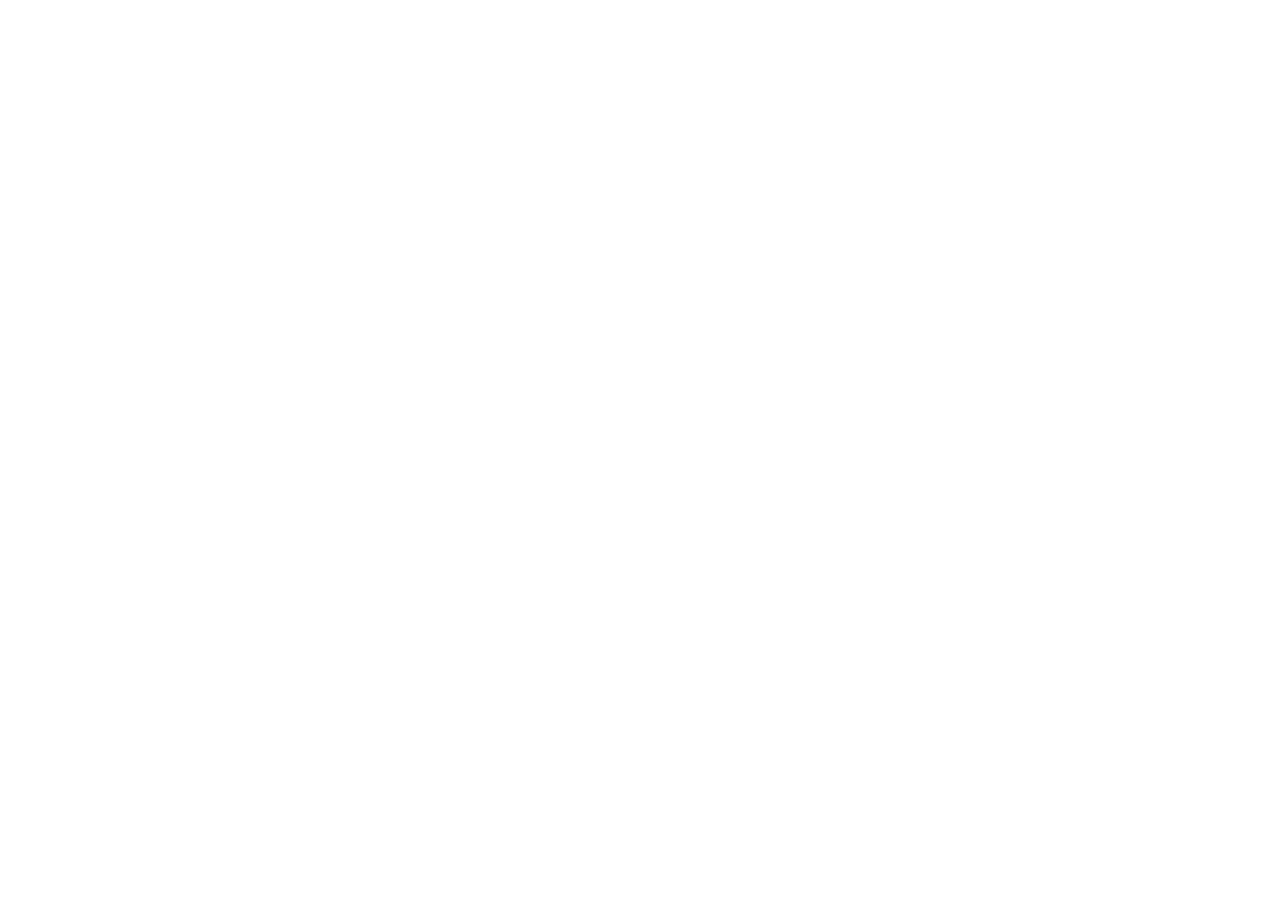
==== index.html @ bdc51fb2 "commit-inicial" ====
<!DOCTYPE html>
<html lang="pt-br">
<head>
  <meta charset="UTF-8">
  <meta http-equiv="X-UA-Compatible" content="IE=edge">
  <meta name="viewport" content="width=device-width, initial-scale=1.0">
  <meta name="description" content="Suporte totalmente personalizado, pensado para  você e sua empresa. Voe e explore o atual mercado de trabalho acima de todos com o Garasup.">
  <title>Garasup - Serviço Personalizado</title>
  <link rel="icon" href="favicon.svg" type="image/svg+xml">
  <link rel="stylesheet" href="./css/style.css">
</head>
<body>

</body>
</html>
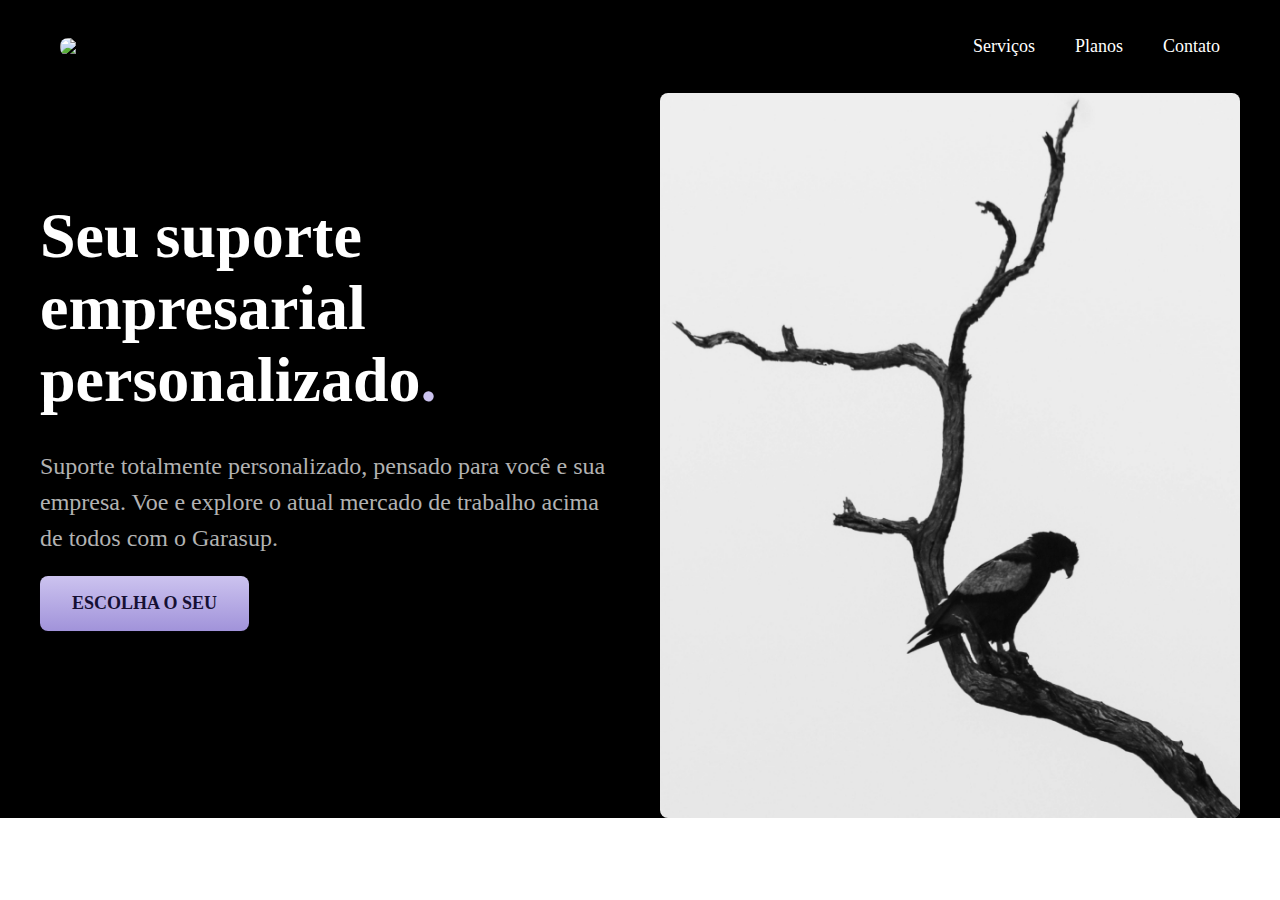
==== commit adc518b2: "introducao-versao-1" ====
--- a/index.html
+++ b/index.html
@@ -10,6 +10,32 @@
   <link rel="stylesheet" href="./css/style.css">
 </head>
 <body>
+  <header class="header-bg">
+    <div class="header">
+      <a href="./">
+        <img src="img/garasup.svg" alt="Garasup">
+      </a>
 
+      <nav aria-label="primaria">
+        <ul class="header-menu">
+          <li><a href="./servicos.html">Serviços</a></li>
+          <li><a href="./planos.html">Planos</a></li>
+          <li><a href="./contato.html">Contato</a></li>
+        </ul>
+      </nav>
+    </div>
+  </header>
+
+  <main class="introducao-bg"> 
+    <div class="introducao">
+      <div class="introducao-conteudo">
+        <h1>Seu suporte empresarial personalizado<span >.</span></h1>
+        <p>Suporte totalmente personalizado, pensado para  você e sua empresa. Voe e explore o atual mercado de trabalho acima de todos com o Garasup.</p>
+        <a href="./servicos">Escolha o seu</a>
+      </div>
+      <img src="img/fotos/introducao.jpg" alt="Pássaro">
+    </div>
+
+  </main>
 </body>
 </html>--- a/css/style.css
+++ b/css/style.css
@@ -0,0 +1,155 @@
+body {
+  margin: 0px;
+}
+
+ul {
+  padding: 0px;
+  list-style: none;
+}
+
+h1, ul, p {
+  margin: 0px;
+}
+
+a {
+  text-decoration: none;
+  color: inherit;
+}
+
+img {
+  max-width: 100%;
+  display: block;
+  border-radius: 8px;
+}
+
+.header-bg {
+  background: #000;
+}
+
+.header {
+  display: flex;
+  flex-wrap: wrap;
+  gap: 20px;
+  justify-content: space-between;
+  align-items: center;
+  box-sizing: border-box;
+  padding: 20px;
+  max-width: 1200px;
+  margin-left: auto;
+  margin-right: auto;
+}
+
+.header-menu {
+  display: flex;
+  flex-wrap: wrap;
+  gap: 40px;
+}
+
+.header-menu a {
+  color: #fff ;
+  display: inline-block;
+  padding: 16px 0px;
+  font-size: 18px;
+  position: relative;
+}
+
+.header-menu a::after {
+  content: "";
+  display: block;
+  position: absolute;
+  height: 2px;
+  width: 0%;
+  background-color: #fff;
+  margin-top: 4px;
+  transition: .3s;
+}
+
+.header-menu a:hover:after {
+  width: 100%;
+}
+
+@media (max-width: 800px) {
+  .header-menu a {
+    background: #111;
+    padding: 12px 16px;
+    border-radius: 8px;
+    transition: .3s;
+  }
+
+  .header-menu a:hover {
+  background-color: #202020;
+  }
+
+  .header-menu a::after {
+    display: none;
+  }
+}
+
+@media (max-width: 600px) {
+  
+  .header-menu a {
+    gap: 12px;
+    padding: 8px 12px;
+    font-size: 14px;
+  }
+
+  .header {
+    justify-content: center;
+  }
+}
+
+.introducao-bg {
+  background: #000;
+  color: #fff;
+}
+
+.introducao {
+  display: grid;
+  grid-template-columns: 1fr 1fr;
+  gap: 0px 40px;
+  max-width: 1200px;
+  padding-left: 20px;
+  padding-right: 20px;
+  margin-left: auto;
+  margin-right: auto;
+}
+
+.introducao-conteudo {
+  align-self: center;
+  padding-bottom: 80px;
+}
+
+.introducao h1 {
+  margin-bottom: 32px;
+  font-size: 64px;
+  line-height: 1.125;
+}
+
+.introducao h1 span {
+  color: #CCC3EF;
+}
+
+.introducao p {
+  margin-bottom: 20px;
+  font-size: 24px;
+  line-height: 1.5;
+  color: #b2b2b2;
+}
+
+.introducao a {
+  display: inline-block;
+  border-radius: 8px;
+  padding: 16px 32px;
+  color: #161033;
+  background: linear-gradient(#CCC3EF, transparent) #A193DA;
+  box-shadow: 0px 1px 2px #16103333; 
+  font-size: 18px;
+  line-height: 1.33;
+  font-weight: bold;
+  text-transform: uppercase;
+  transition: background-color .3s;
+}
+
+.introducao a:hover {
+  background-color:#8572CE;
+}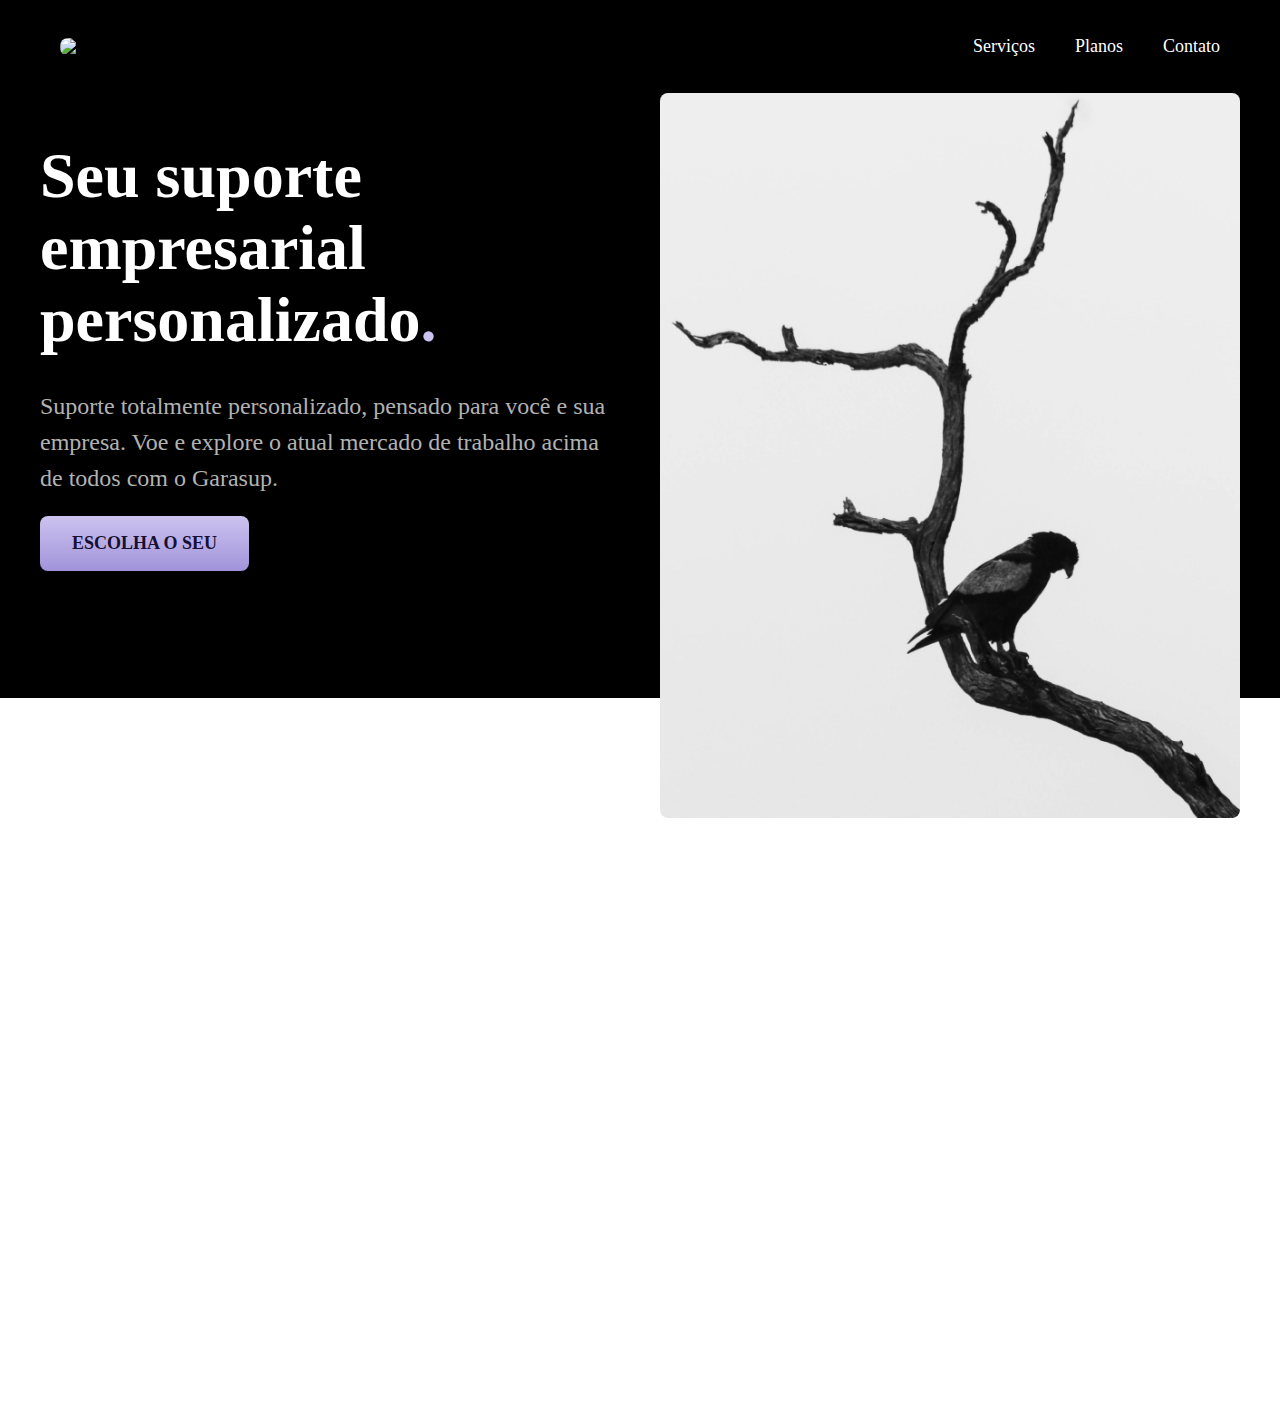
==== commit 9da0df24: "introducao-versao-2" ====
--- a/index.html
+++ b/index.html
@@ -33,9 +33,10 @@
         <p>Suporte totalmente personalizado, pensado para  você e sua empresa. Voe e explore o atual mercado de trabalho acima de todos com o Garasup.</p>
         <a href="./servicos">Escolha o seu</a>
       </div>
-      <img src="img/fotos/introducao.jpg" alt="Pássaro">
+      <div>
+        <img src="img/fotos/introducao.jpg" alt="Pássaro">
+      </div>
     </div>
-
   </main>
 </body>
 </html>--- a/css/style.css
+++ b/css/style.css
@@ -1,5 +1,6 @@
 body {
   margin: 0px;
+  padding-bottom: 600px;
 }
 
 ul {
@@ -101,6 +102,7 @@
 .introducao-bg {
   background: #000;
   color: #fff;
+  box-shadow: inset 0 -120px #fff;
 }
 
 .introducao {
@@ -116,7 +118,12 @@
 
 .introducao-conteudo {
   align-self: center;
-  padding-bottom: 80px;
+  padding-bottom: 200px;
+}
+
+.introducao img {
+  height: 100%;
+  object-fit: cover;
 }
 
 .introducao h1 {
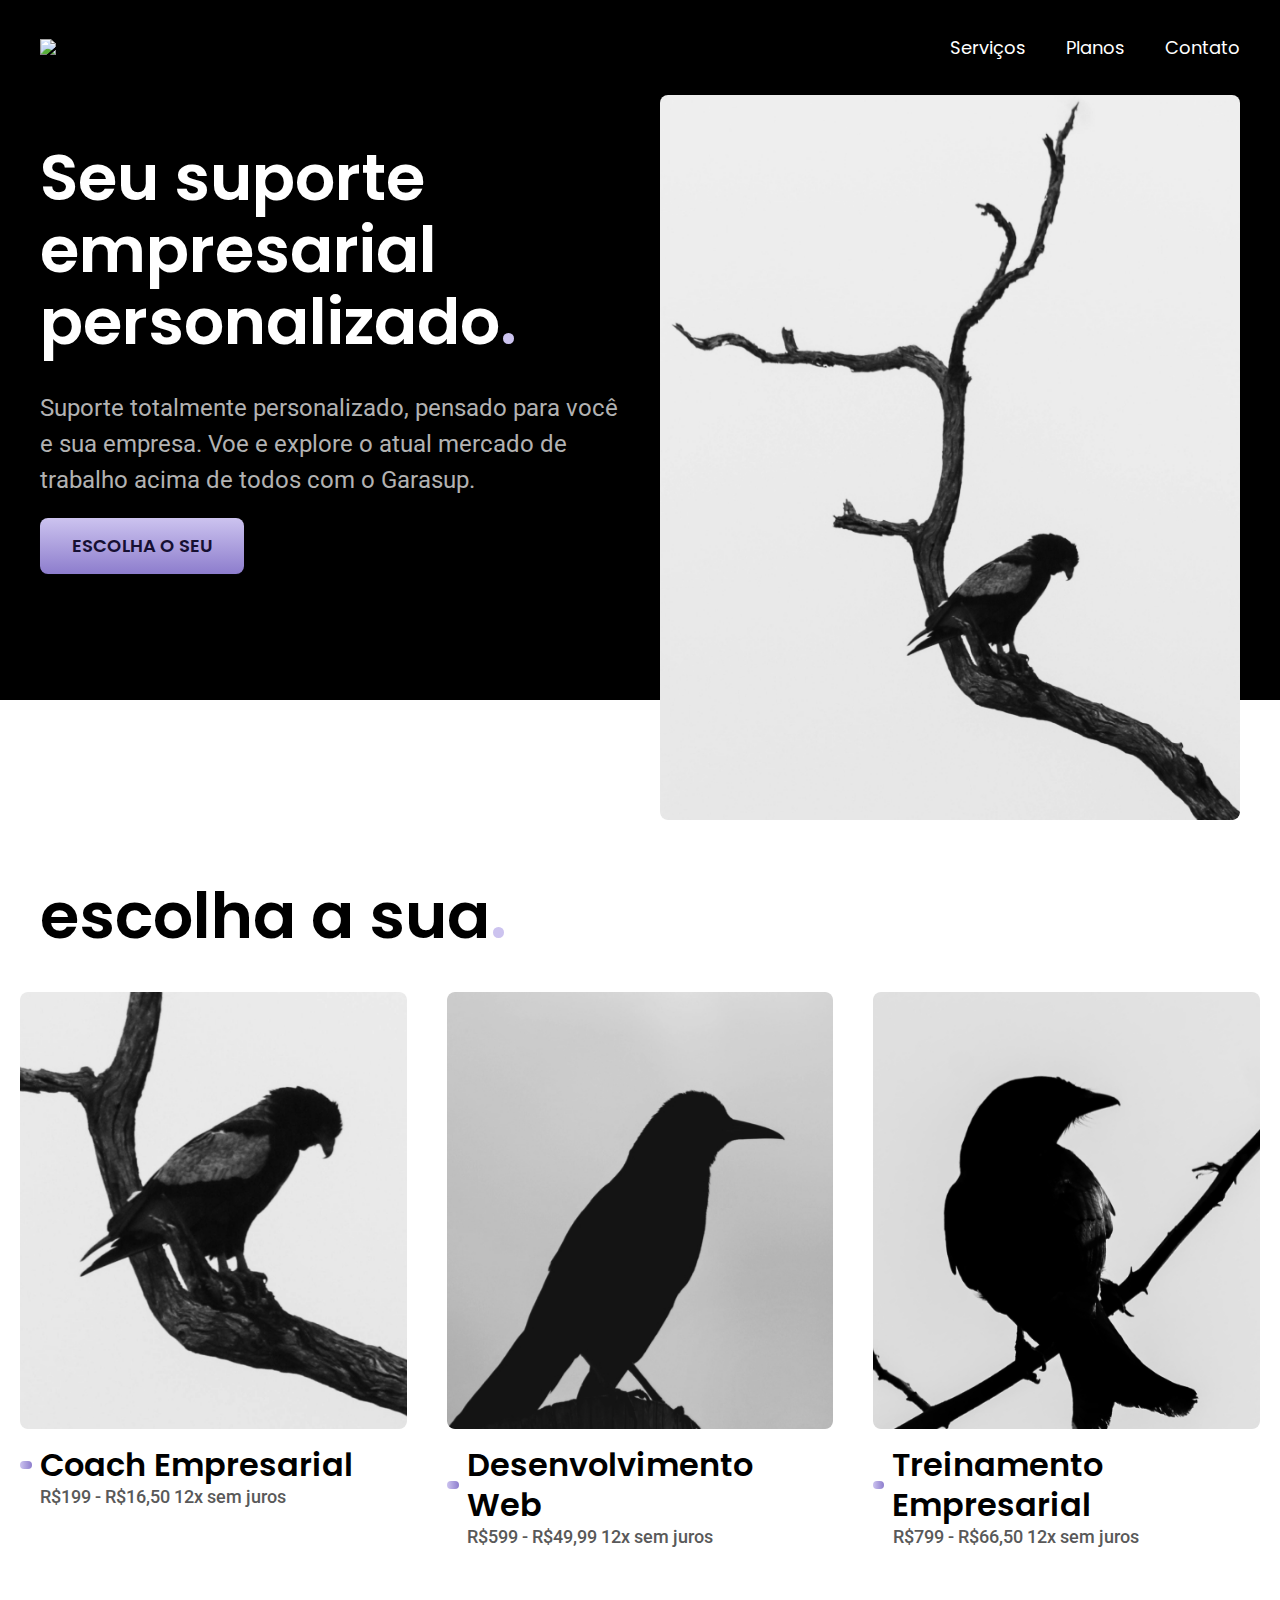
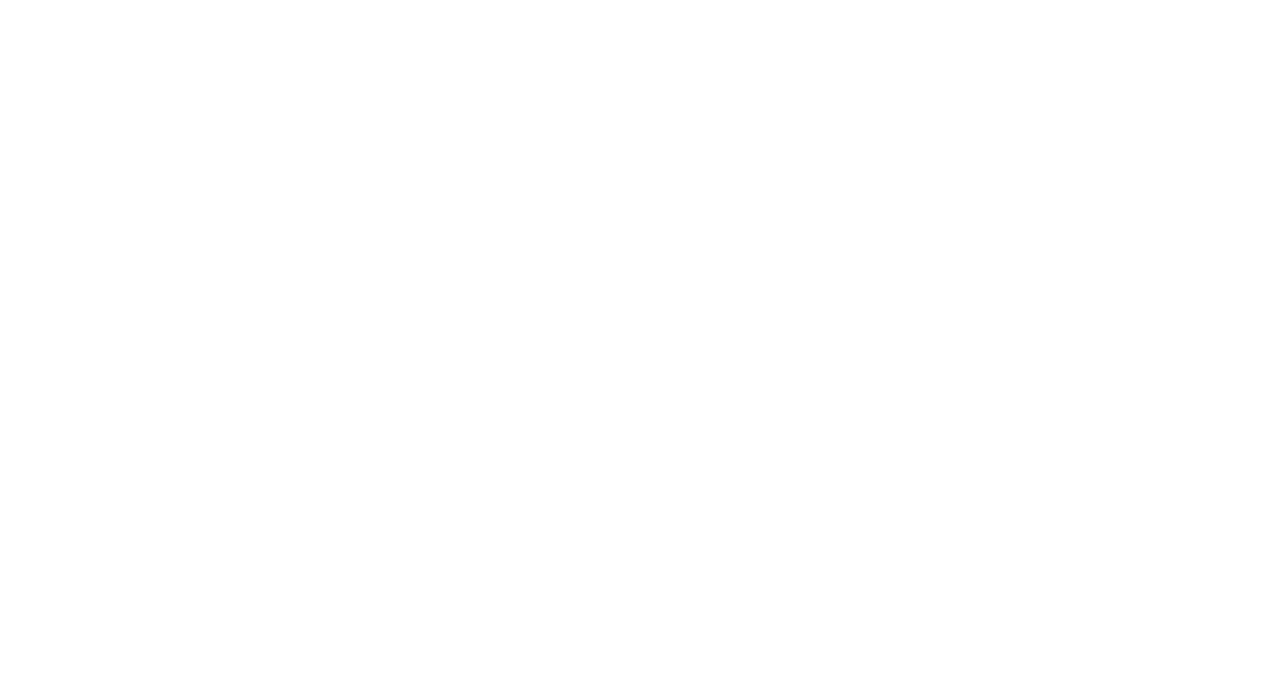
==== commit c100c634: "cores-tipografia-lista" ====
--- a/index.html
+++ b/index.html
@@ -8,16 +8,17 @@
   <title>Garasup - Serviço Personalizado</title>
   <link rel="icon" href="favicon.svg" type="image/svg+xml">
   <link rel="stylesheet" href="./css/style.css">
+  <link rel="preconnect" href="https://fonts.googleapis.com"><link rel="preconnect" href="https://fonts.gstatic.com" crossorigin><link href="https://fonts.googleapis.com/css2?family=Poppins:wght@400;600&family=Roboto:wght@400;500&display=swap" rel="stylesheet">
 </head>
 <body>
   <header class="header-bg">
-    <div class="header">
+    <div class="header container">
       <a href="./">
         <img src="img/garasup.svg" alt="Garasup">
       </a>
 
       <nav aria-label="primaria">
-        <ul class="header-menu">
+        <ul class="header-menu font-1-m cor-0">
           <li><a href="./servicos.html">Serviços</a></li>
           <li><a href="./planos.html">Planos</a></li>
           <li><a href="./contato.html">Contato</a></li>
@@ -27,16 +28,44 @@
   </header>
 
   <main class="introducao-bg"> 
-    <div class="introducao">
+    <div class="introducao container">
       <div class="introducao-conteudo">
-        <h1>Seu suporte empresarial personalizado<span >.</span></h1>
-        <p>Suporte totalmente personalizado, pensado para  você e sua empresa. Voe e explore o atual mercado de trabalho acima de todos com o Garasup.</p>
-        <a href="./servicos">Escolha o seu</a>
+        <h1 class="font-1-xxl cor-0">Seu suporte empresarial personalizado<span class="cor-p1">.</span></h1>
+        <p class="font-2-l cor-5">Suporte totalmente personalizado, pensado para  você e sua empresa. Voe e explore o atual mercado de trabalho acima de todos com o Garasup.</p>
+        <a class="botao" href="./servicos">Escolha o seu</a>
       </div>
       <div>
-        <img src="img/fotos/introducao.jpg" alt="Pássaro">
+        <img src="img/fotos/gerais/introducao.jpg" alt="Pássaro">
       </div>
     </div>
   </main>
+
+  <article class="servicos-lista">
+    <h2 class="font-1-xxl container">escolha a sua<span class="cor-p1">.</span></h2>
+
+    <ul>
+      <li>
+        <a href="./servicos/coach.html">
+          <img src="img/fotos/servicos/servico1-home.jpg" alt="Serviço 1">
+          <h3 class="font-1-xl">Coach Empresarial</h3>
+          <span class="font-2-m cor-8">R$199 - R$16,50 12x sem juros</span>
+        </a>
+      </li>
+      <li>
+        <a href="./servicos/devweb.html">
+          <img src="img/fotos/servicos/servico2-home.jpg" alt="Serviço 2">
+          <h3 class="font-1-xl">Desenvolvimento Web</h3>
+          <span class="font-2-m cor-8">R$599 - R$49,99 12x sem juros</span>
+        </a>
+      </li>
+      <li>
+        <a href="./servicos/treinamento.html">
+          <img src="img/fotos/servicos/servico3-home.jpg" alt="Serviço 3">
+            <h3 class="font-1-xl">Treinamento Empresarial</h3>
+            <span class="font-2-m cor-8">R$799 - R$66,50 12x sem juros</span>
+        </a>
+      </li>
+    </ul>
+  </article>
 </body>
 </html>--- a/css/style.css
+++ b/css/style.css
@@ -1,162 +1,15 @@
-body {
-  margin: 0px;
-  padding-bottom: 600px;
-}
+/*Global*/
+@import url("./global/global.css");
+@import url("./utilidades/tipografia.css");
+@import url("./global/header.css");
+@import url("./utilidades/cores.css");
 
-ul {
-  padding: 0px;
-  list-style: none;
-}
+/*Utilidades*/
+@import url("./utilidades/componentes.css");
 
-h1, ul, p {
-  margin: 0px;
-}
 
-a {
-  text-decoration: none;
-  color: inherit;
-}
+/*Home*/
+@import url("./home/introducao.css");
 
-img {
-  max-width: 100%;
-  display: block;
-  border-radius: 8px;
-}
-
-.header-bg {
-  background: #000;
-}
-
-.header {
-  display: flex;
-  flex-wrap: wrap;
-  gap: 20px;
-  justify-content: space-between;
-  align-items: center;
-  box-sizing: border-box;
-  padding: 20px;
-  max-width: 1200px;
-  margin-left: auto;
-  margin-right: auto;
-}
-
-.header-menu {
-  display: flex;
-  flex-wrap: wrap;
-  gap: 40px;
-}
-
-.header-menu a {
-  color: #fff ;
-  display: inline-block;
-  padding: 16px 0px;
-  font-size: 18px;
-  position: relative;
-}
-
-.header-menu a::after {
-  content: "";
-  display: block;
-  position: absolute;
-  height: 2px;
-  width: 0%;
-  background-color: #fff;
-  margin-top: 4px;
-  transition: .3s;
-}
-
-.header-menu a:hover:after {
-  width: 100%;
-}
-
-@media (max-width: 800px) {
-  .header-menu a {
-    background: #111;
-    padding: 12px 16px;
-    border-radius: 8px;
-    transition: .3s;
-  }
-
-  .header-menu a:hover {
-  background-color: #202020;
-  }
-
-  .header-menu a::after {
-    display: none;
-  }
-}
-
-@media (max-width: 600px) {
-  
-  .header-menu a {
-    gap: 12px;
-    padding: 8px 12px;
-    font-size: 14px;
-  }
-
-  .header {
-    justify-content: center;
-  }
-}
-
-.introducao-bg {
-  background: #000;
-  color: #fff;
-  box-shadow: inset 0 -120px #fff;
-}
-
-.introducao {
-  display: grid;
-  grid-template-columns: 1fr 1fr;
-  gap: 0px 40px;
-  max-width: 1200px;
-  padding-left: 20px;
-  padding-right: 20px;
-  margin-left: auto;
-  margin-right: auto;
-}
-
-.introducao-conteudo {
-  align-self: center;
-  padding-bottom: 200px;
-}
-
-.introducao img {
-  height: 100%;
-  object-fit: cover;
-}
-
-.introducao h1 {
-  margin-bottom: 32px;
-  font-size: 64px;
-  line-height: 1.125;
-}
-
-.introducao h1 span {
-  color: #CCC3EF;
-}
-
-.introducao p {
-  margin-bottom: 20px;
-  font-size: 24px;
-  line-height: 1.5;
-  color: #b2b2b2;
-}
-
-.introducao a {
-  display: inline-block;
-  border-radius: 8px;
-  padding: 16px 32px;
-  color: #161033;
-  background: linear-gradient(#CCC3EF, transparent) #A193DA;
-  box-shadow: 0px 1px 2px #16103333; 
-  font-size: 18px;
-  line-height: 1.33;
-  font-weight: bold;
-  text-transform: uppercase;
-  transition: background-color .3s;
-}
-
-.introducao a:hover {
-  background-color:#8572CE;
-}+/*Serviços*/
+@import url("servicos/servicos-lista.css");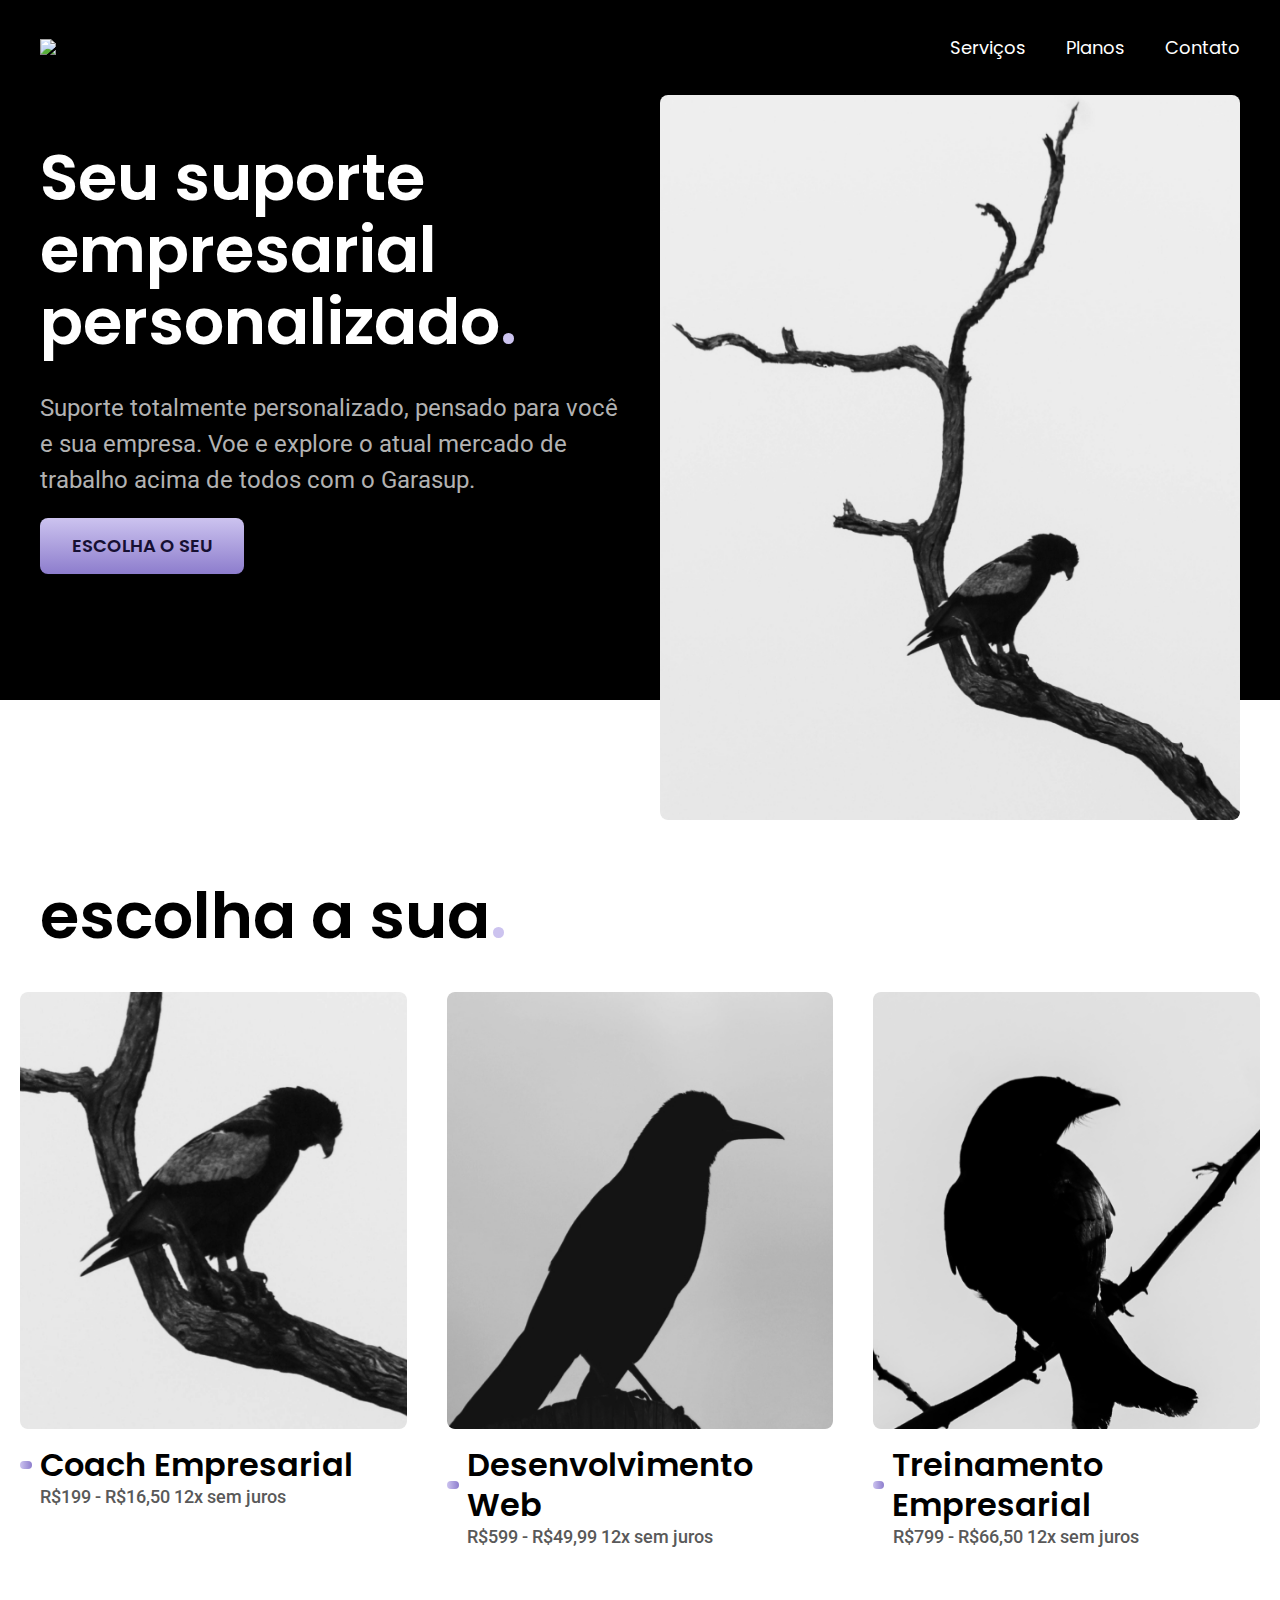
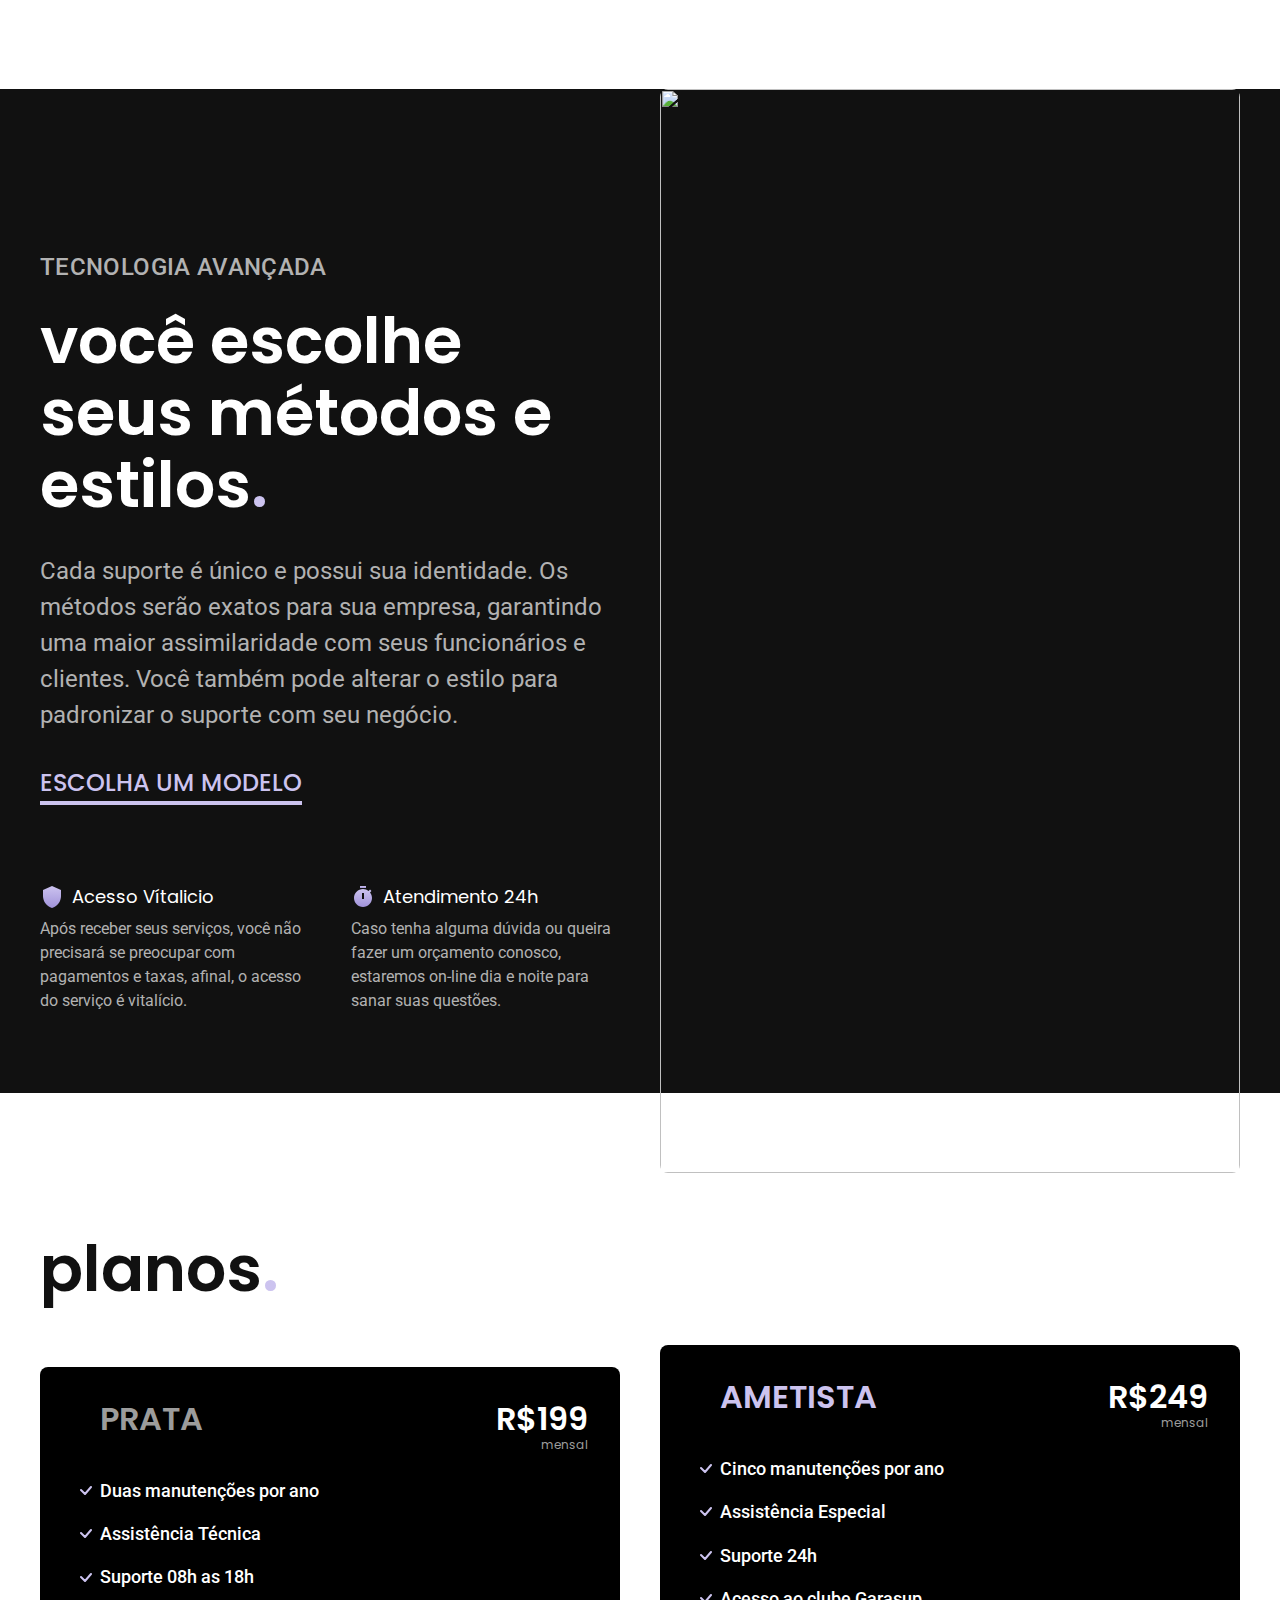
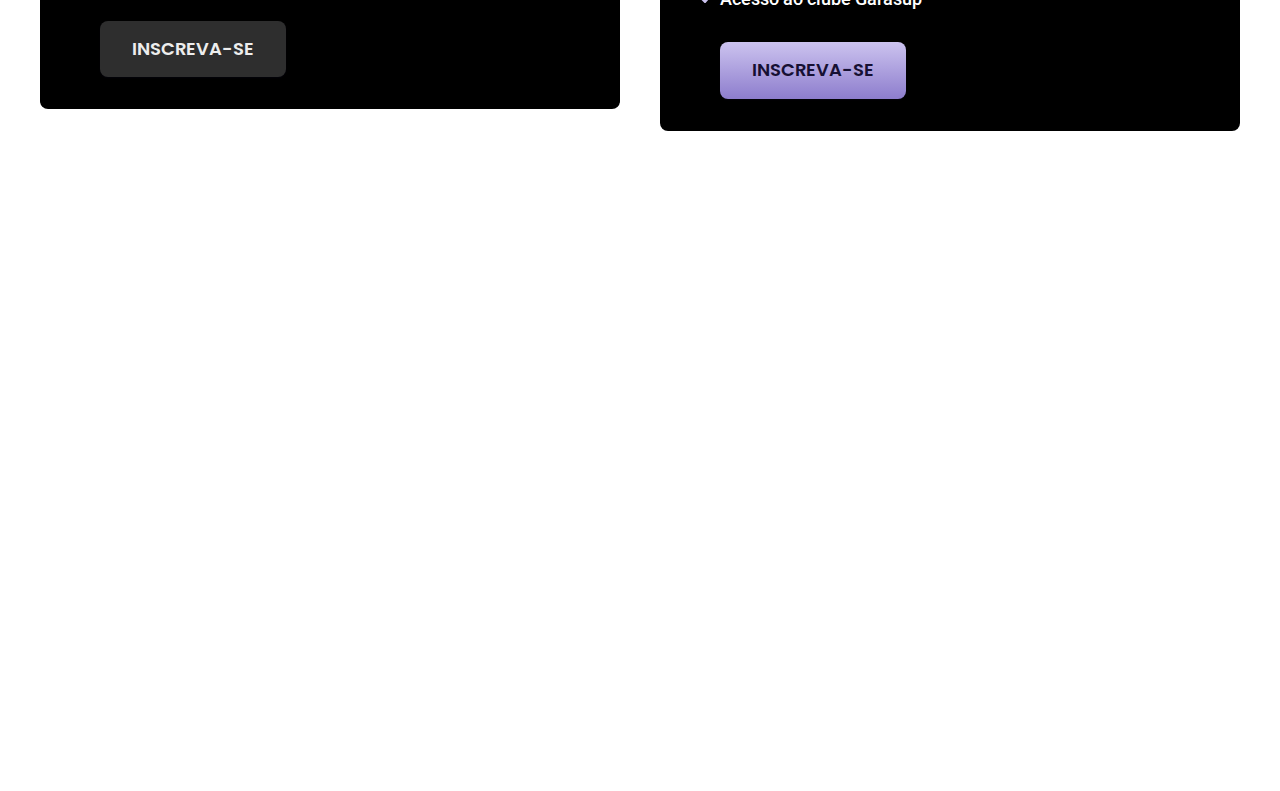
==== commit d87a49e4: "planos" ====
--- a/index.html
+++ b/index.html
@@ -67,5 +67,57 @@
       </li>
     </ul>
   </article>
+
+  <article class="tecnologia-bg">
+    <div class="tecnologia container">
+      <div class="tecnologia-conteudo">
+        <span class="font-2-l-b cor-5">tecnologia avançada</span>
+        <h2 class="font-1-xxl cor-0">você escolhe seus métodos e estilos<span class="cor-p1">.</span></h2>
+        <p class="font-2-l cor-5">Cada suporte é único e possui sua identidade.
+          Os métodos serão exatos para sua empresa, garantindo uma maior assimilaridade com seus funcionários e clientes. Você também pode alterar o estilo para padronizar o suporte com seu negócio.</p>
+          <a class=" link" href="./servicos.html">escolha um modelo</a>
+          <div class="tecnologia-vantagem">
+            <div>
+              <h3 class="font-1-m cor-0 tecnologia-1">Acesso Vítalicio</h3>
+              <p class="font-2-s cor-5">Após receber seus serviços, você não precisará se preocupar com pagamentos e taxas, afinal, o acesso do serviço é vitalício.</p>
+            </div>
+            <div>
+              <h3 class="font-1-m cor-0 tecnologia-2">Atendimento 24h</h3>
+              <p class="font-2-s cor-5">Caso tenha alguma dúvida ou queira fazer um orçamento conosco, estaremos on-line dia e noite para sanar suas questões.</p>
+            </div>
+          </div>
+      </div>
+      <div class="tecnologia-imagem">
+        <img src="./img/fotos/gerais/diferencial.jpg" alt=""></div>
+    </div>
+  </article>
+
+  <article class="planos-bg">
+    <div class="planos container">
+      <h2 class="font-1-xxl cor-11">planos<span class="cor-p1">.</span></h2>
+      <div class="planos-item">
+        <h3 class="font-1-xl cor-6"> PRATA</h3>
+        <span class="font-1-xl cor-0">R$199 <span class="font-1-xs cor-6">mensal</span></span>
+        <ul class="font-2-m cor-0">
+          <li>Duas manutenções por ano</li>
+          <li>Assistência Técnica</li>
+          <li>Suporte 08h as 18h</li>
+        </ul>
+        <a class="botao secundario" href="./orcamento.html">inscreva-se</a>
+      </div>
+
+      <div class="planos-item">
+        <h3 class="font-1-xl cor-p1"> AMETISTA</h3>
+        <span class="font-1-xl cor-0">R$249 <span class="font-1-xs cor-6">mensal</span></span>
+        <ul class="font-2-m cor-0">
+          <li>Cinco manutenções por ano</li>
+          <li>Assistência Especial</li>
+          <li>Suporte 24h</li>
+          <li>Acesso ao clube Garasup</li>
+        </ul>
+        <a class="botao" href="./orcamento.html">inscreva-se</a>
+      </div>
+    </div>
+  </article>
 </body>
 </html>--- a/css/style.css
+++ b/css/style.css
@@ -10,6 +10,10 @@
 
 /*Home*/
 @import url("./home/introducao.css");
+@import url("./home/tecnologia.css");
 
 /*Serviços*/
-@import url("servicos/servicos-lista.css");+@import url("servicos/servicos-lista.css");
+
+/*Planos*/
+@import url("planos/planos.css");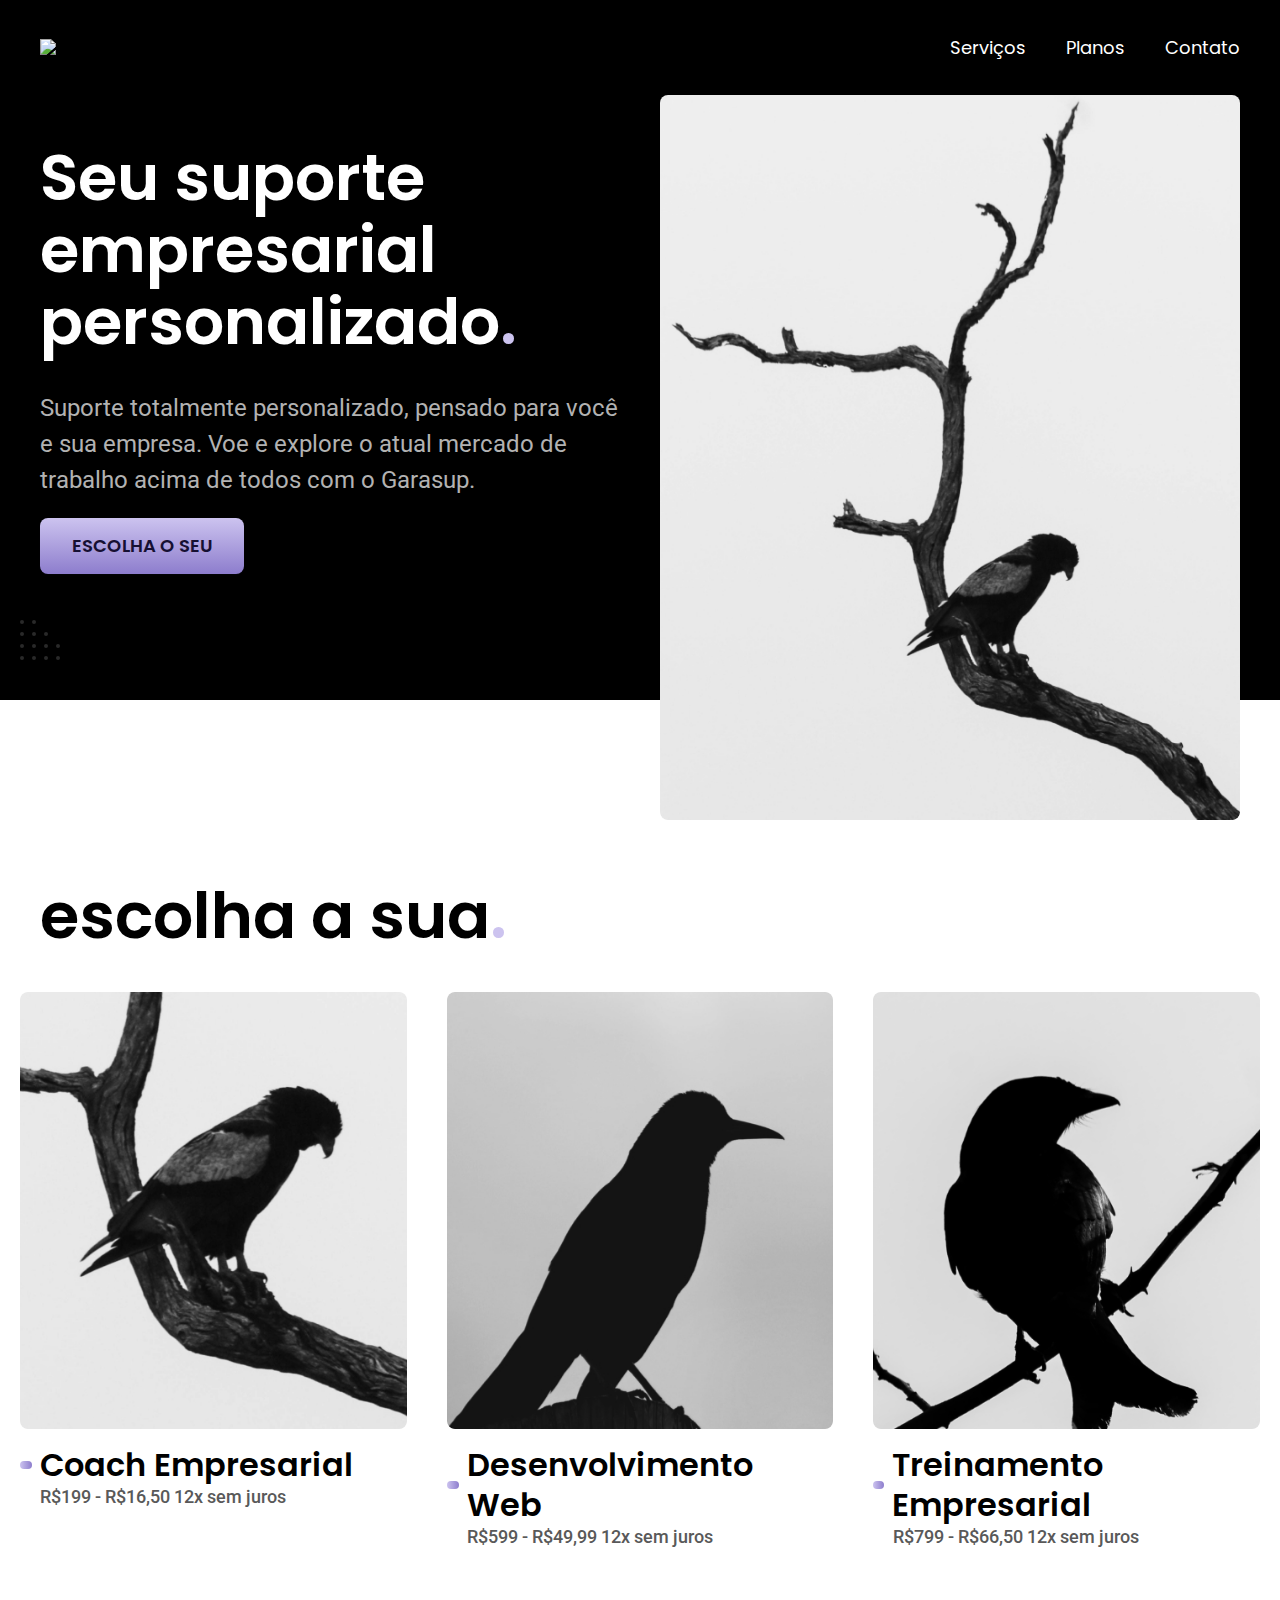
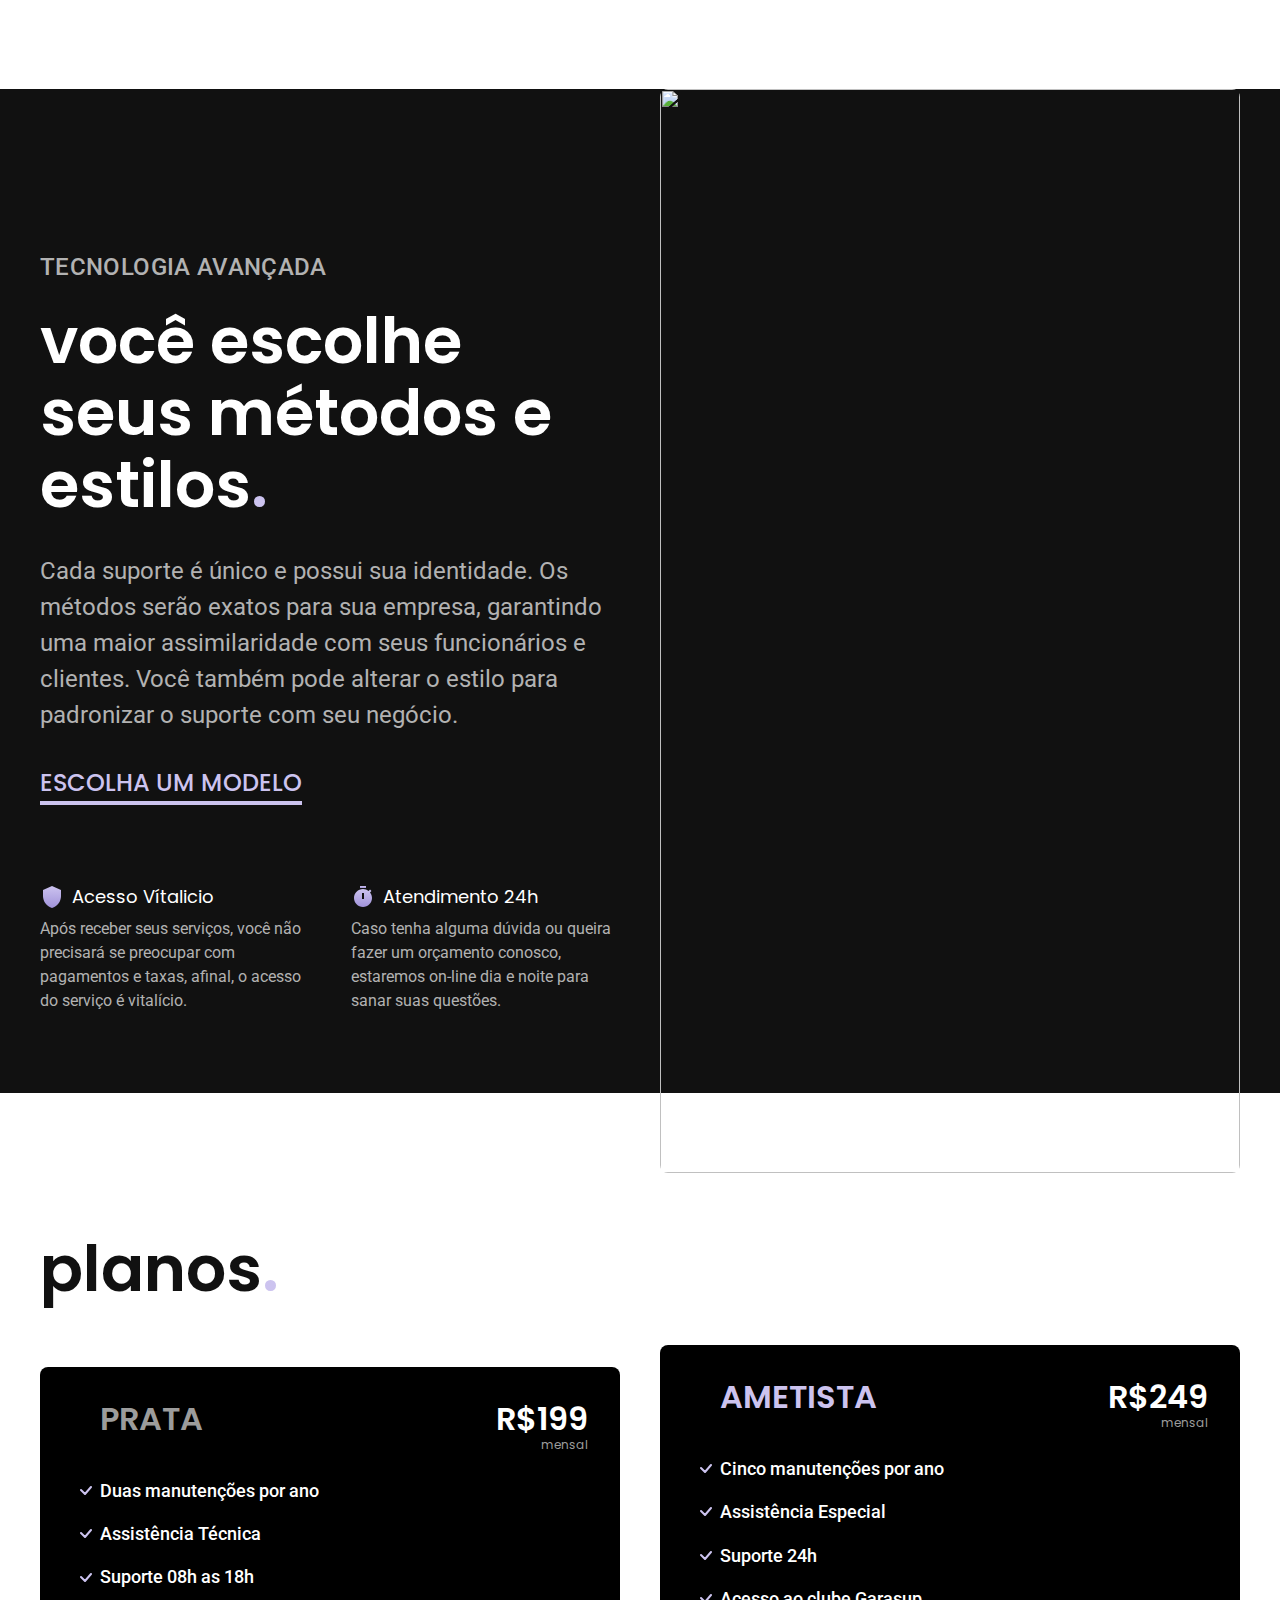
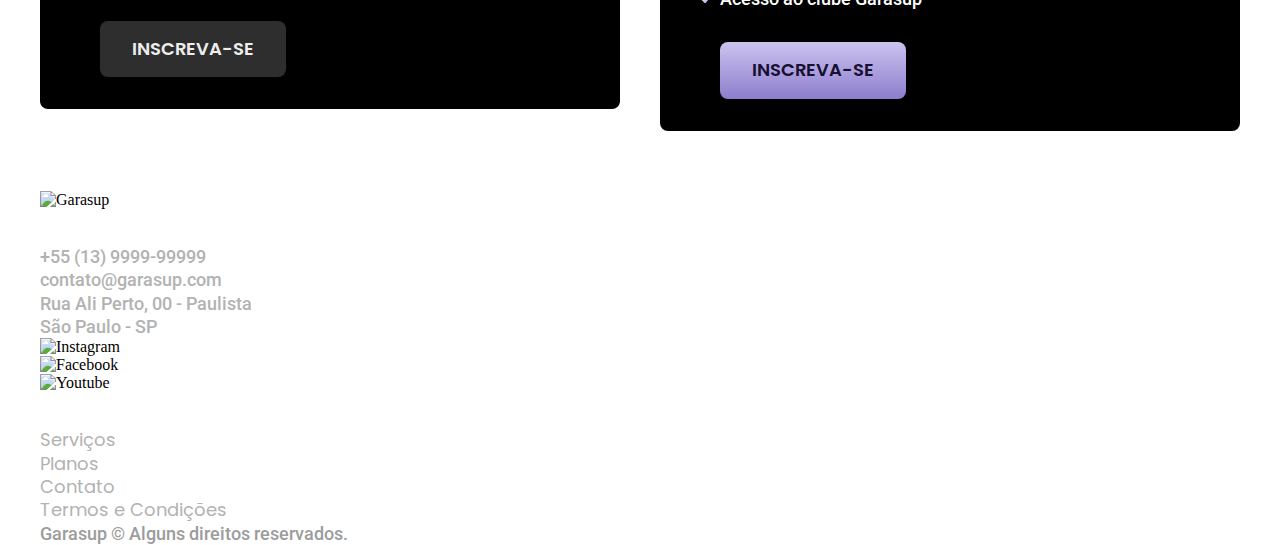
==== commit 58c3ba1c: "final-version" ====
--- a/index.html
+++ b/index.html
@@ -1,5 +1,6 @@
 <!DOCTYPE html>
 <html lang="pt-br">
+
 <head>
   <meta charset="UTF-8">
   <meta http-equiv="X-UA-Compatible" content="IE=edge">
@@ -7,9 +8,13 @@
   <meta name="description" content="Suporte totalmente personalizado, pensado para  você e sua empresa. Voe e explore o atual mercado de trabalho acima de todos com o Garasup.">
   <title>Garasup - Serviço Personalizado</title>
   <link rel="icon" href="favicon.svg" type="image/svg+xml">
+  <link rel="preload" href="style.css" as="style">
   <link rel="stylesheet" href="./css/style.css">
-  <link rel="preconnect" href="https://fonts.googleapis.com"><link rel="preconnect" href="https://fonts.gstatic.com" crossorigin><link href="https://fonts.googleapis.com/css2?family=Poppins:wght@400;600&family=Roboto:wght@400;500&display=swap" rel="stylesheet">
+  <link rel="preconnect" href="https://fonts.googleapis.com">
+  <link rel="preconnect" href="https://fonts.gstatic.com" crossorigin>
+  <link href="https://fonts.googleapis.com/css2?family=Poppins:wght@400;600&family=Roboto:wght@400;500&display=swap" rel="stylesheet">
 </head>
+
 <body>
   <header class="header-bg">
     <div class="header container">
@@ -27,16 +32,17 @@
     </div>
   </header>
 
-  <main class="introducao-bg"> 
+  <main class="introducao-bg">
     <div class="introducao container">
       <div class="introducao-conteudo">
         <h1 class="font-1-xxl cor-0">Seu suporte empresarial personalizado<span class="cor-p1">.</span></h1>
-        <p class="font-2-l cor-5">Suporte totalmente personalizado, pensado para  você e sua empresa. Voe e explore o atual mercado de trabalho acima de todos com o Garasup.</p>
-        <a class="botao" href="./servicos">Escolha o seu</a>
+        <p class="font-2-l cor-5">Suporte totalmente personalizado, pensado para você e sua empresa. Voe e explore o atual mercado de trabalho acima de todos com o Garasup.</p>
+        <a class="botao" href="./servicos.html">Escolha o seu</a>
       </div>
-      <div>
+      <picture>
+        <source media="(max-width: 800px)" srcset="./img/fotos/servicos/servico1-home.jpg">
         <img src="img/fotos/gerais/introducao.jpg" alt="Pássaro">
-      </div>
+      </picture>
     </div>
   </main>
 
@@ -61,8 +67,8 @@
       <li>
         <a href="./servicos/treinamento.html">
           <img src="img/fotos/servicos/servico3-home.jpg" alt="Serviço 3">
-            <h3 class="font-1-xl">Treinamento Empresarial</h3>
-            <span class="font-2-m cor-8">R$799 - R$66,50 12x sem juros</span>
+          <h3 class="font-1-xl">Treinamento Empresarial</h3>
+          <span class="font-2-m cor-8">R$799 - R$66,50 12x sem juros</span>
         </a>
       </li>
     </ul>
@@ -75,20 +81,21 @@
         <h2 class="font-1-xxl cor-0">você escolhe seus métodos e estilos<span class="cor-p1">.</span></h2>
         <p class="font-2-l cor-5">Cada suporte é único e possui sua identidade.
           Os métodos serão exatos para sua empresa, garantindo uma maior assimilaridade com seus funcionários e clientes. Você também pode alterar o estilo para padronizar o suporte com seu negócio.</p>
-          <a class=" link" href="./servicos.html">escolha um modelo</a>
-          <div class="tecnologia-vantagem">
-            <div>
-              <h3 class="font-1-m cor-0 tecnologia-1">Acesso Vítalicio</h3>
-              <p class="font-2-s cor-5">Após receber seus serviços, você não precisará se preocupar com pagamentos e taxas, afinal, o acesso do serviço é vitalício.</p>
-            </div>
-            <div>
-              <h3 class="font-1-m cor-0 tecnologia-2">Atendimento 24h</h3>
-              <p class="font-2-s cor-5">Caso tenha alguma dúvida ou queira fazer um orçamento conosco, estaremos on-line dia e noite para sanar suas questões.</p>
-            </div>
+        <a class=" link" href="./servicos.html">escolha um modelo</a>
+        <div class="tecnologia-vantagem">
+          <div>
+            <h3 class="font-1-m cor-0 tecnologia-1">Acesso Vítalicio</h3>
+            <p class="font-2-s cor-5">Após receber seus serviços, você não precisará se preocupar com pagamentos e taxas, afinal, o acesso do serviço é vitalício.</p>
           </div>
+          <div>
+            <h3 class="font-1-m cor-0 tecnologia-2">Atendimento 24h</h3>
+            <p class="font-2-s cor-5">Caso tenha alguma dúvida ou queira fazer um orçamento conosco, estaremos on-line dia e noite para sanar suas questões.</p>
+          </div>
+        </div>
       </div>
       <div class="tecnologia-imagem">
-        <img src="./img/fotos/gerais/diferencial.jpg" alt=""></div>
+        <img src="./img/fotos/gerais/diferencial.jpg" alt="">
+      </div>
     </div>
   </article>
 
@@ -119,5 +126,44 @@
       </div>
     </div>
   </article>
+
+  <footer class="footer-bg">
+    <div class="footer container">
+      <img src="img/garasup.svg" alt="Garasup">
+      <div class="footer-contato">
+        <h3 class="font-2-l-b cor-0">Contato</h3>
+        <ul class="cor-5 font-2-m">
+          <li><a href="tell:+551399999999">+55 (13) 9999-99999</a></li>
+          <li><a href="mailto:contato@garasup.com">contato@garasup.com</a></li>
+          <li>Rua Ali Perto, 00 - Paulista</li>
+          <li>São Paulo - SP</li>
+        </ul>
+        <div class="footer-redes">
+          <a href="./">
+            <img src="./img/icones/redes-sociais/instagram.svg" alt="Instagram">
+          </a>
+          <a href="./">
+            <img src="./img/icones/redes-sociais/facebook.svg" alt="Facebook">
+          </a>
+          <a href="./">
+            <img src="./img/icones/redes-sociais/youtube.svg" alt="Youtube">
+          </a>
+        </div>
+      </div>
+      <div class="footer-informacoes">
+        <h3 class="font-2-l-b cor-0">Informações</h3>
+        <nav>
+          <ul class="font-1-m cor-5">
+            <li><a href="./servicos.html">Serviços</a></li>
+            <li><a href="./planos.html">Planos</a></li>
+            <li><a href="./contato.html">Contato</a></li>
+            <li><a href="./termos.html">Termos e Condições</a></li>
+          </ul>
+        </nav>
+      </div>
+      <p class="font-2-m cor-6 footer-copy">Garasup © Alguns direitos reservados.</p>
+    </div>
+  </footer>
 </body>
+
 </html>--- a/css/style.css
+++ b/css/style.css
@@ -2,10 +2,12 @@
 @import url("./global/global.css");
 @import url("./utilidades/tipografia.css");
 @import url("./global/header.css");
+@import url("./global/footer.css");
 @import url("./utilidades/cores.css");
 
 /*Utilidades*/
 @import url("./utilidades/componentes.css");
+@import url("./utilidades/formulario.css");
 
 
 /*Home*/
@@ -14,6 +16,23 @@
 
 /*Serviços*/
 @import url("servicos/servicos-lista.css");
+@import url("servicos/servicos.css");
+@import url("servicos/vantagens.css");
+@import url("servicos/perguntas.css");
+
+/*Serviço*/
+@import url("./servico/servico.css");
+@import url("./servico/plano.css");
 
 /*Planos*/
-@import url("planos/planos.css");+@import url("./planos/planos.css");
+
+/*Contato*/
+@import url("./contato/contato.css");
+@import url("./contato/loja.css");
+
+/*Orçamento*/
+@import url("./orcamento/orcamento.css");
+
+/*Termos*/
+@import url("./termos/termos.css");